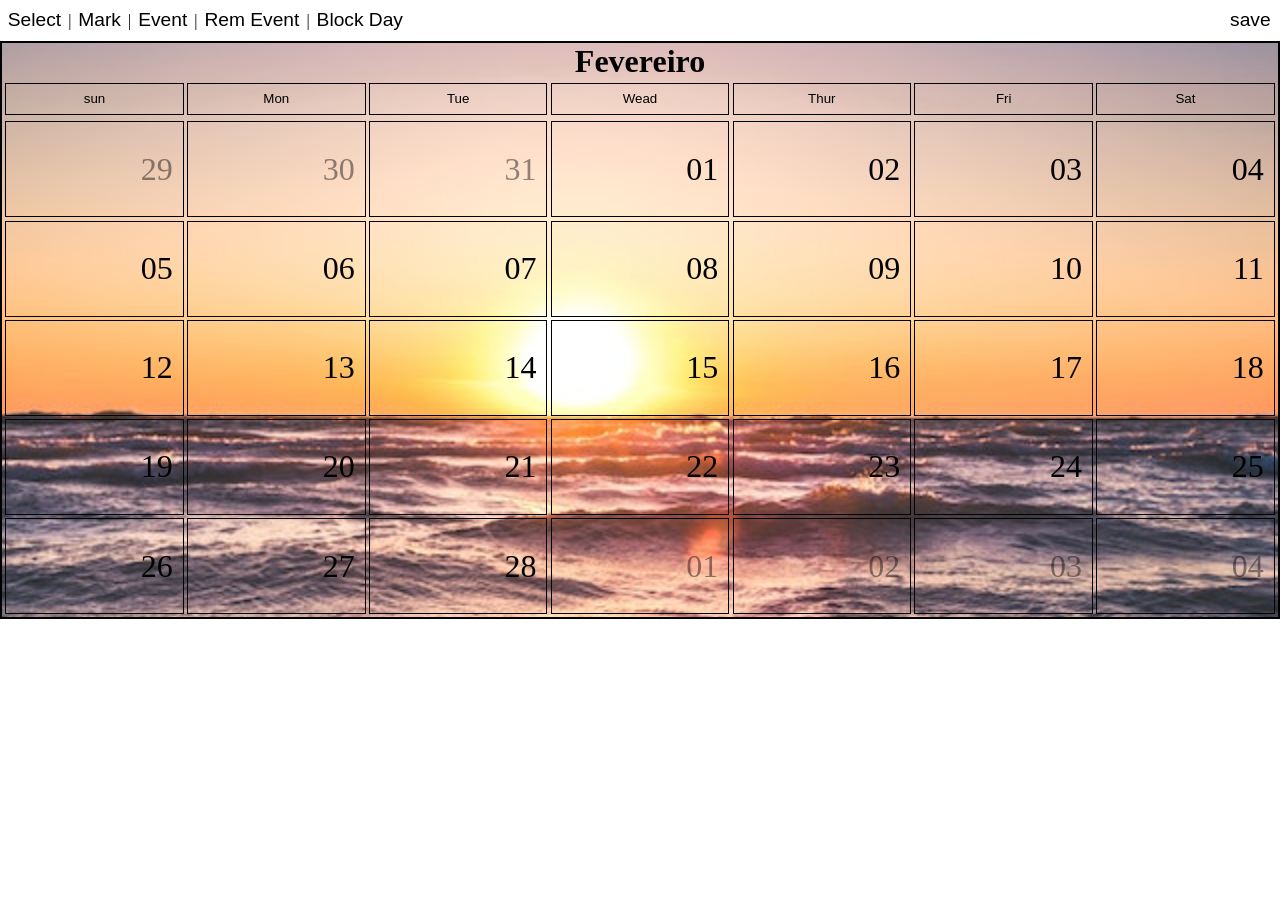
==== index.html @ e94dfed4 "update" ====
<!DOCTYPE html>
<html lang="pt-br">
<head>
    <meta charset="UTF-8">
    <meta http-equiv="X-UA-Compatible" content="IE=edge">
    <meta name="viewport" content="width=device-width, initial-scale=1.0">
    <link rel="stylesheet" href="stable.css">
    <script src="plans.js" defer></script>
    <script src="save.js" defer></script>
    <title>Fevereiro</title>
</head>
<body>
    <div class="container">
        <div class="tools">
            <div>
                <button type="button" id="select" class="toolButton">Select</button>
                <span>|</span>
                <button type="button" id="mark" class="toolButton">Mark</button>
                <span>|</span>
                <button type="button" id="eventMark" class="toolButton">Event</button>
                <span>|</span>
                <button type="button" id="removeEvent" class="toolButton">Rem Event</button>
                <span>|</span>
                <button type="button" id="blockDay" class="toolButton">Block Day</button>
            </div>
            <div>
                <button type="save" id="saveGender" class="saveButton">save</button>
            </div>
        </div>
        <div class="calendar">
            <h1 class="month">Fevereiro</h1>
            <div class="weekDaysContent">
                <button class="weekDay">sun</button>
                <button class="weekDay">Mon</button>
                <button class="weekDay">Tue</button>
                <button class="weekDay">Wead</button>
                <button class="weekDay">Thur</button>
                <button class="weekDay">Fri</button>
                <button class="weekDay">Sat</button>
            </div>
            <div class="calendarContainer">
                <a href="#" class="blocked day">29</a>
                <a href="#" class="blocked day">30</a>
                <a href="#" class="blocked day">31</a>
                <a href="#" class="day february" data-tool="nothing" data-value="01">01</a>
                <a href="#" class="day february" data-tool="nothing" data-value="02">02</a>
                <a href="#" class="day february" data-tool="nothing" data-value="03">03</a>
                <a href="#" class="day february" data-tool="nothing" data-value="04">04</a>
                <a href="#" class="day february" data-tool="nothing" data-value="05">05</a>
                <a href="#" class="day february" data-tool="nothing" data-value="06">06</a>
                <a href="#" class="day february" data-tool="nothing" data-value="07">07</a>
                <a href="#" class="day february" data-tool="nothing" data-value="08">08</a>
                <a href="#" class="day february" data-tool="nothing" data-value="09">09</a>
                <a href="#" class="day february" data-tool="nothing" data-value="10">10</a>
                <a href="#" class="day february" data-tool="nothing" data-value="11">11</a>
                <a href="#" class="day february" data-tool="nothing" data-value="12">12</a>
                <a href="#" class="day february" data-tool="nothing" data-value="13">13</a>
                <a href="#" class="day february" data-tool="nothing" data-value="14">14</a>
                <a href="#" class="day february" data-tool="nothing" data-value="15">15</a>
                <a href="#" class="day february" data-tool="nothing" data-value="16">16</a>
                <a href="#" class="day february" data-tool="nothing" data-value="17">17</a>
                <a href="#" class="day february" data-tool="nothing" data-value="18">18</a>
                <a href="#" class="day february" data-tool="nothing" data-value="19">19</a>
                <a href="#" class="day february" data-tool="nothing" data-value="20">20</a>
                <a href="#" class="day february" data-tool="nothing" data-value="21">21</a>
                <a href="#" class="day february" data-tool="nothing" data-value="22">22</a>
                <a href="#" class="day february" data-tool="nothing" data-value="23">23</a>
                <a href="#" class="day february" data-tool="nothing" data-value="24">24</a>
                <a href="#" class="day february" data-tool="nothing" data-value="25">25</a>
                <a href="#" class="day february" data-tool="nothing" data-value="26">26</a>
                <a href="#" class="day february" data-tool="nothing" data-value="27">27</a>
                <a href="#" class="day february" data-tool="nothing" data-value="28">28</a>
                <a href="#" class="blocked day">01</a>
                <a href="#" class="blocked day">02</a>
                <a href="#" class="blocked day">03</a>
                <a href="#" class="blocked day">04</a>
            </div>
        </div>
    </div>
</body>
</html>
---- stable.css ----
*{
    padding: 0;
    margin: 0;
    box-sizing: border-box;
}

.container{
    height: 100vh;
    
}

.tools{
    background-color: white;
    padding: .3rem;
    display: flex;
    justify-content: space-between;
    align-items: center;
    gap: 1rem;
    
}

.toolButton{
    background-color: transparent;
    border: 3px solid transparent;
    border-radius: .3rem;
    font-size: 1.2rem;
    transition: .5s;
}

.toolButton:hover{
    border-bottom: 3px solid black;
}

.saveButton{
    background-color: transparent;
    padding: .1rem;
    border: 3px solid transparent;
    border-radius: .3rem;
    font-size: 1.2rem;
    transition: .5s;
}

.saveButton:hover{
    background-color: black;
    color: white;
    border: 3px solid gray;
}

.calendar{
    border: 2px solid black;
    background: black url(imagens/pexels-travis-rupert-1032650.jpg) no-repeat center center/cover fixed;
    text-align: center;
}
.weekDaysContent{
    width: 100%;
    padding: .2rem;
    display: grid;
    grid-template-columns: repeat(7, 1fr);
    grid-auto-rows: 2rem;
    gap: .2rem;
}

.weekDay{
    background-color: transparent;
    border: 1px solid black;
}

.calendarContainer{
    width: 100%;
    height: 100%;
    padding: .2rem;
    display: grid;
    grid-template-columns: repeat(7, 1fr);
    grid-auto-rows: 6rem;
    gap: .2rem;
}
.day{
    background-color: transparent;
    color: black;
    font-size: 2rem;
    text-decoration: none;
    padding: 10px;
    border: 1px solid black;
    display: flex;
    justify-content: end;
    align-items: center;

}

.blocked{
    color: rgba(0, 0, 0, 0.438)
}

.choosenTool{
    background-color: black;
    color: white;
}

.selectDay{
    background-color: blue !important;
}

.markDay{
    background-color: red;
}
.betweenMarkDays{
    background-color: purple;
}
.eventDay{
    flex-direction: column;
    justify-content: space-between;
    align-items: end;
}
#eventInput{
    width: 100%;
}
.eventText{
    background-color: rgba(0, 0, 0, 0.425);
    color: white;
    font-size: 1rem;
}
abbr{
    text-decoration: none;
}

@media (max-width: 770px) {
    .toolButton{
        font-size: 1rem;
    }
    .calendar{
        background: white;
    }
    .day{
        font-size: 1.5rem;
    }
}
@media (max-width: 650px) {
    *{
        font-size: 15px;
    }
    .month{
        font-size: 1.5rem;
    }
    .weekDaysContent{
        padding: 0;
        gap: 0;
    }
    .weekDay{
        padding: .1rem;
    }
    .calendarContainer{
        padding: 0;
        gap: 0;
    }
}
@media (max-width: 425px) {
    *{
        font-size: 13px;
    }
    .tools{
        justify-content: space-between;
        gap: 0;
    }
    .toolButton{
        border: 1px solid transparent;
    }
    .saveButton{
        border: 1px solid transparent;
    }
    .month{
        padding: 20px 0;
    }
    .calendarContainer{
        grid-auto-rows: 7rem;
    }
    .day{
        padding: 5px;
        font-size: 1rem;
    }
    .eventDay{
        background-color: #137f63;
    }
}
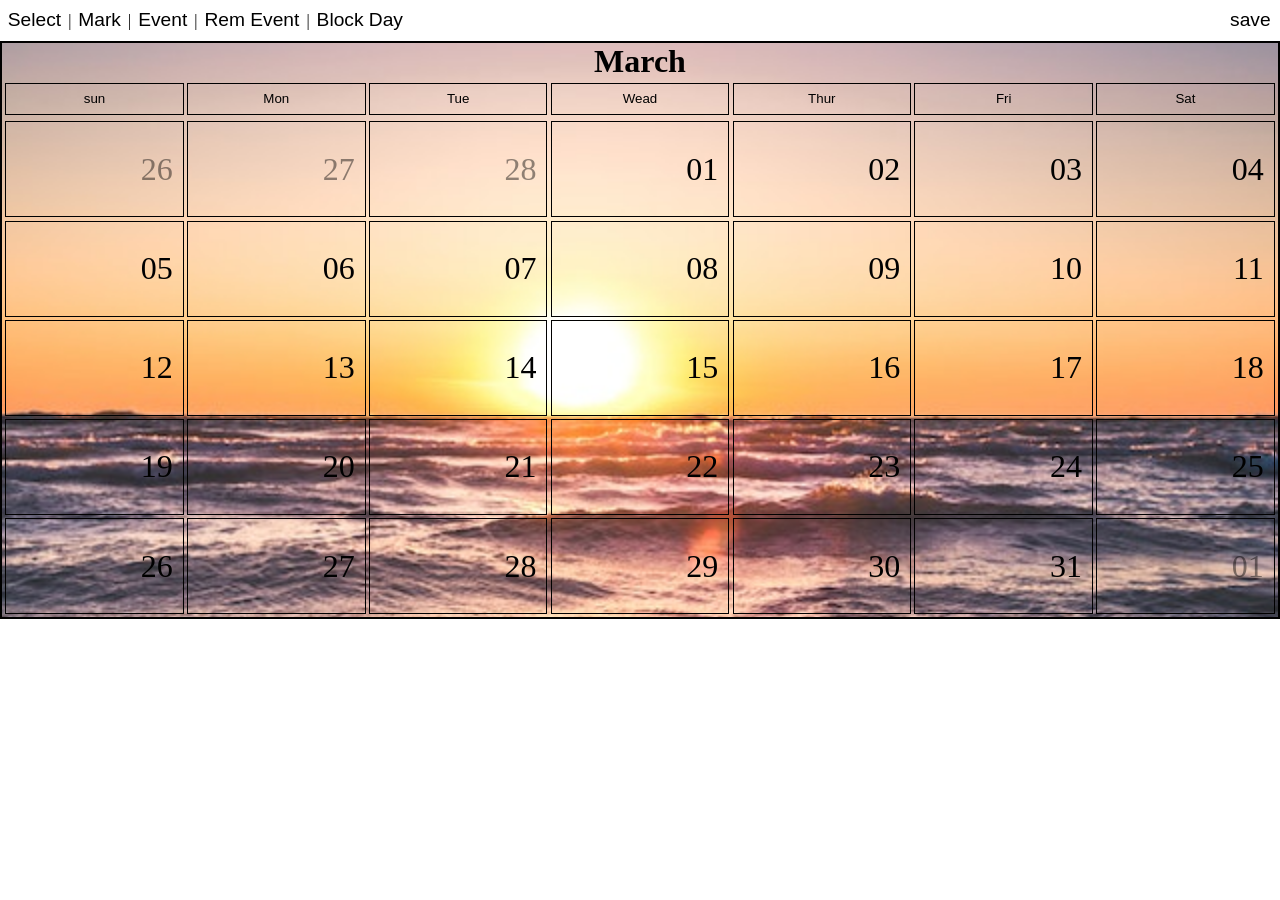
==== commit bc1f2b50: "new month" ====
--- a/index.html
+++ b/index.html
@@ -7,7 +7,7 @@
     <link rel="stylesheet" href="stable.css">
     <script src="plans.js" defer></script>
     <script src="save.js" defer></script>
-    <title>Fevereiro</title>
+    <title>March</title>
 </head>
 <body>
     <div class="container">
@@ -28,7 +28,7 @@
             </div>
         </div>
         <div class="calendar">
-            <h1 class="month">Fevereiro</h1>
+            <h1 class="month">March</h1>
             <div class="weekDaysContent">
                 <button class="weekDay">sun</button>
                 <button class="weekDay">Mon</button>
@@ -39,41 +39,41 @@
                 <button class="weekDay">Sat</button>
             </div>
             <div class="calendarContainer">
-                <a href="#" class="blocked day">29</a>
-                <a href="#" class="blocked day">30</a>
-                <a href="#" class="blocked day">31</a>
-                <a href="#" class="day february" data-tool="nothing" data-value="01">01</a>
-                <a href="#" class="day february" data-tool="nothing" data-value="02">02</a>
-                <a href="#" class="day february" data-tool="nothing" data-value="03">03</a>
-                <a href="#" class="day february" data-tool="nothing" data-value="04">04</a>
-                <a href="#" class="day february" data-tool="nothing" data-value="05">05</a>
-                <a href="#" class="day february" data-tool="nothing" data-value="06">06</a>
-                <a href="#" class="day february" data-tool="nothing" data-value="07">07</a>
-                <a href="#" class="day february" data-tool="nothing" data-value="08">08</a>
-                <a href="#" class="day february" data-tool="nothing" data-value="09">09</a>
-                <a href="#" class="day february" data-tool="nothing" data-value="10">10</a>
-                <a href="#" class="day february" data-tool="nothing" data-value="11">11</a>
-                <a href="#" class="day february" data-tool="nothing" data-value="12">12</a>
-                <a href="#" class="day february" data-tool="nothing" data-value="13">13</a>
-                <a href="#" class="day february" data-tool="nothing" data-value="14">14</a>
-                <a href="#" class="day february" data-tool="nothing" data-value="15">15</a>
-                <a href="#" class="day february" data-tool="nothing" data-value="16">16</a>
-                <a href="#" class="day february" data-tool="nothing" data-value="17">17</a>
-                <a href="#" class="day february" data-tool="nothing" data-value="18">18</a>
-                <a href="#" class="day february" data-tool="nothing" data-value="19">19</a>
-                <a href="#" class="day february" data-tool="nothing" data-value="20">20</a>
-                <a href="#" class="day february" data-tool="nothing" data-value="21">21</a>
-                <a href="#" class="day february" data-tool="nothing" data-value="22">22</a>
-                <a href="#" class="day february" data-tool="nothing" data-value="23">23</a>
-                <a href="#" class="day february" data-tool="nothing" data-value="24">24</a>
-                <a href="#" class="day february" data-tool="nothing" data-value="25">25</a>
-                <a href="#" class="day february" data-tool="nothing" data-value="26">26</a>
-                <a href="#" class="day february" data-tool="nothing" data-value="27">27</a>
-                <a href="#" class="day february" data-tool="nothing" data-value="28">28</a>
+                <a href="#" class="blocked day">26</a>
+                <a href="#" class="blocked day">27</a>
+                <a href="#" class="blocked day">28</a>
+                <a href="#" class="day march" data-tool="nothing" data-value="01">01</a>
+                <a href="#" class="day march" data-tool="nothing" data-value="02">02</a>
+                <a href="#" class="day march" data-tool="nothing" data-value="03">03</a>
+                <a href="#" class="day march" data-tool="nothing" data-value="04">04</a>
+                <a href="#" class="day march" data-tool="nothing" data-value="05">05</a>
+                <a href="#" class="day march" data-tool="nothing" data-value="06">06</a>
+                <a href="#" class="day march" data-tool="nothing" data-value="07">07</a>
+                <a href="#" class="day march" data-tool="nothing" data-value="08">08</a>
+                <a href="#" class="day march" data-tool="nothing" data-value="09">09</a>
+                <a href="#" class="day march" data-tool="nothing" data-value="10">10</a>
+                <a href="#" class="day march" data-tool="nothing" data-value="11">11</a>
+                <a href="#" class="day march" data-tool="nothing" data-value="12">12</a>
+                <a href="#" class="day march" data-tool="nothing" data-value="13">13</a>
+                <a href="#" class="day march" data-tool="nothing" data-value="14">14</a>
+                <a href="#" class="day march" data-tool="nothing" data-value="15">15</a>
+                <a href="#" class="day march" data-tool="nothing" data-value="16">16</a>
+                <a href="#" class="day march" data-tool="nothing" data-value="17">17</a>
+                <a href="#" class="day march" data-tool="nothing" data-value="18">18</a>
+                <a href="#" class="day march" data-tool="nothing" data-value="19">19</a>
+                <a href="#" class="day march" data-tool="nothing" data-value="20">20</a>
+                <a href="#" class="day march" data-tool="nothing" data-value="21">21</a>
+                <a href="#" class="day march" data-tool="nothing" data-value="22">22</a>
+                <a href="#" class="day march" data-tool="nothing" data-value="23">23</a>
+                <a href="#" class="day march" data-tool="nothing" data-value="24">24</a>
+                <a href="#" class="day march" data-tool="nothing" data-value="25">25</a>
+                <a href="#" class="day march" data-tool="nothing" data-value="26">26</a>
+                <a href="#" class="day march" data-tool="nothing" data-value="27">27</a>
+                <a href="#" class="day march" data-tool="nothing" data-value="28">28</a>
+                <a href="#" class="day march" data-tool="nothing" data-value="29">29</a>
+                <a href="#" class="day march" data-tool="nothing" data-value="30">30</a>
+                <a href="#" class="day march" data-tool="nothing" data-value="31">31</a>
                 <a href="#" class="blocked day">01</a>
-                <a href="#" class="blocked day">02</a>
-                <a href="#" class="blocked day">03</a>
-                <a href="#" class="blocked day">04</a>
             </div>
         </div>
     </div>
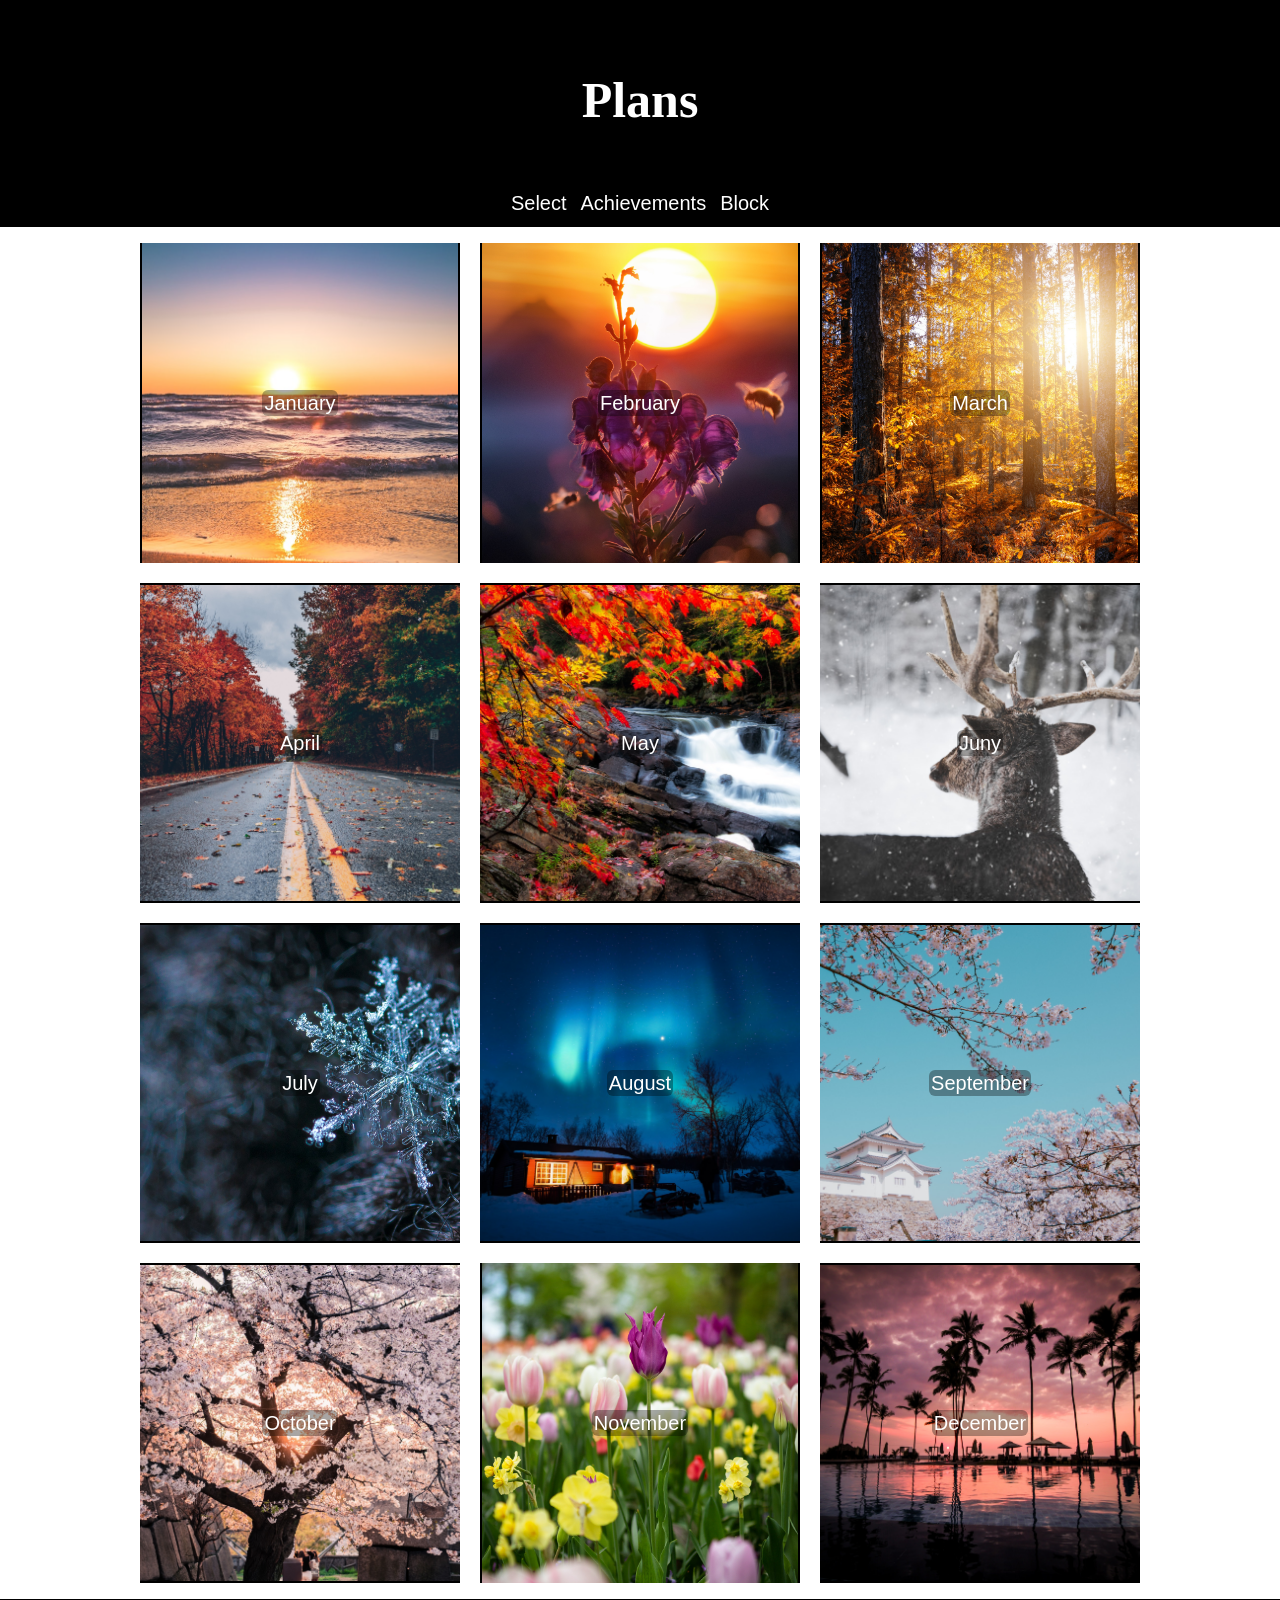
==== commit 5a32f0c0: "final version" ====
--- a/index.html
+++ b/index.html
@@ -4,78 +4,36 @@
     <meta charset="UTF-8">
     <meta http-equiv="X-UA-Compatible" content="IE=edge">
     <meta name="viewport" content="width=device-width, initial-scale=1.0">
-    <link rel="stylesheet" href="stable.css">
-    <script src="plans.js" defer></script>
-    <script src="save.js" defer></script>
-    <title>March</title>
+    <link rel="stylesheet" href="splan.css">
+    <link rel="stylesheet" href="smonths.css">
+    <script src="strategy.js" defer></script>
+    <title>Plans.23</title>
 </head>
 <body>
-    <div class="container">
-        <div class="tools">
-            <div>
-                <button type="button" id="select" class="toolButton">Select</button>
-                <span>|</span>
-                <button type="button" id="mark" class="toolButton">Mark</button>
-                <span>|</span>
-                <button type="button" id="eventMark" class="toolButton">Event</button>
-                <span>|</span>
-                <button type="button" id="removeEvent" class="toolButton">Rem Event</button>
-                <span>|</span>
-                <button type="button" id="blockDay" class="toolButton">Block Day</button>
-            </div>
-            <div>
-                <button type="save" id="saveGender" class="saveButton">save</button>
-            </div>
-        </div>
-        <div class="calendar">
-            <h1 class="month">March</h1>
-            <div class="weekDaysContent">
-                <button class="weekDay">sun</button>
-                <button class="weekDay">Mon</button>
-                <button class="weekDay">Tue</button>
-                <button class="weekDay">Wead</button>
-                <button class="weekDay">Thur</button>
-                <button class="weekDay">Fri</button>
-                <button class="weekDay">Sat</button>
-            </div>
-            <div class="calendarContainer">
-                <a href="#" class="blocked day">26</a>
-                <a href="#" class="blocked day">27</a>
-                <a href="#" class="blocked day">28</a>
-                <a href="#" class="day march" data-tool="nothing" data-value="01">01</a>
-                <a href="#" class="day march" data-tool="nothing" data-value="02">02</a>
-                <a href="#" class="day march" data-tool="nothing" data-value="03">03</a>
-                <a href="#" class="day march" data-tool="nothing" data-value="04">04</a>
-                <a href="#" class="day march" data-tool="nothing" data-value="05">05</a>
-                <a href="#" class="day march" data-tool="nothing" data-value="06">06</a>
-                <a href="#" class="day march" data-tool="nothing" data-value="07">07</a>
-                <a href="#" class="day march" data-tool="nothing" data-value="08">08</a>
-                <a href="#" class="day march" data-tool="nothing" data-value="09">09</a>
-                <a href="#" class="day march" data-tool="nothing" data-value="10">10</a>
-                <a href="#" class="day march" data-tool="nothing" data-value="11">11</a>
-                <a href="#" class="day march" data-tool="nothing" data-value="12">12</a>
-                <a href="#" class="day march" data-tool="nothing" data-value="13">13</a>
-                <a href="#" class="day march" data-tool="nothing" data-value="14">14</a>
-                <a href="#" class="day march" data-tool="nothing" data-value="15">15</a>
-                <a href="#" class="day march" data-tool="nothing" data-value="16">16</a>
-                <a href="#" class="day march" data-tool="nothing" data-value="17">17</a>
-                <a href="#" class="day march" data-tool="nothing" data-value="18">18</a>
-                <a href="#" class="day march" data-tool="nothing" data-value="19">19</a>
-                <a href="#" class="day march" data-tool="nothing" data-value="20">20</a>
-                <a href="#" class="day march" data-tool="nothing" data-value="21">21</a>
-                <a href="#" class="day march" data-tool="nothing" data-value="22">22</a>
-                <a href="#" class="day march" data-tool="nothing" data-value="23">23</a>
-                <a href="#" class="day march" data-tool="nothing" data-value="24">24</a>
-                <a href="#" class="day march" data-tool="nothing" data-value="25">25</a>
-                <a href="#" class="day march" data-tool="nothing" data-value="26">26</a>
-                <a href="#" class="day march" data-tool="nothing" data-value="27">27</a>
-                <a href="#" class="day march" data-tool="nothing" data-value="28">28</a>
-                <a href="#" class="day march" data-tool="nothing" data-value="29">29</a>
-                <a href="#" class="day march" data-tool="nothing" data-value="30">30</a>
-                <a href="#" class="day march" data-tool="nothing" data-value="31">31</a>
-                <a href="#" class="blocked day">01</a>
-            </div>
-        </div>
-    </div>
+    <header>
+        <h1 class="title">Plans</h1>
+        <nav class="headerToolContent">
+            <button id="selTool" class="headerTool">Select</button>
+            <button id="achiTool" class="headerTool">Achievements</button>
+            <button id="blockTool" class="headerTool">Block</button>
+        </nav>
+    </header>
+    <main>
+        <button class="monthCard" data-tool="nothing" id="january"><span class="textMonCard">January</span></button>
+        <button class="monthCard" data-tool="nothing" id="february"><span class="textMonCard">February</span></button>
+        <button class="monthCard" data-tool="nothing" id="march"><span class="textMonCard">March</span></button>
+        <button class="monthCard" data-tool="nothing" id="april"><span class="textMonCard">April</span></button>
+        <button class="monthCard" data-tool="nothing" id="may"><span class="textMonCard">May</span></button>
+        <button class="monthCard" data-tool="nothing" id="juny"><span class="textMonCard">Juny</span></button>
+        <button class="monthCard" data-tool="nothing" id="july"><span class="textMonCard">July</span></button>
+        <button class="monthCard" data-tool="nothing" id="august"><span class="textMonCard">August</span></button>
+        <button class="monthCard" data-tool="nothing" id="september"><span class="textMonCard">September</span></button>
+        <button class="monthCard" data-tool="nothing" id="october"><span class="textMonCard">October</span></button>
+        <button class="monthCard" data-tool="nothing" id="november"><span class="textMonCard">November</span></button>
+        <button class="monthCard" data-tool="nothing" id="december"><span class="textMonCard">December</span></button>
+    </main>
+    <footer>
+        <p>Made for &#169;Prinz</p>
+    </footer>
 </body>
 </html>
--- a/splan.css
+++ b/splan.css
@@ -0,0 +1,116 @@
+*{
+    padding: 0;
+    margin: 0;
+    box-sizing: border-box;
+    font-size: 20px;
+}
+
+body{
+    min-height: 100vh;
+    display: flex;
+    flex-direction: column;
+    gap: .8rem;
+}
+
+header{
+    width: 100%;
+    background-color: black;
+    color: white;
+    padding: .5rem;
+}
+
+.title{
+   height: 20vh;
+   font-size: 2.5rem;
+   display: flex;
+   justify-content: center;
+   align-items: center;
+}
+
+
+.headerToolContent{
+    width: 100%;
+    display: flex;
+    justify-content: center;
+    gap: .5rem .5rem;
+}
+
+.headerTool{
+    background-color: transparent;
+    color: white;
+    border: 2px solid transparent;
+    transition: .5s;
+}
+
+.headerTool:hover{
+    border-bottom: 2px solid white;
+    border-radius: .5rem;
+}
+
+main{
+    flex: 1 0 auto;
+    display: grid;
+    grid-template-columns: repeat(3, 16rem);
+    grid-template-rows: repeat(4, 16rem);
+    justify-content: center;
+    gap: 1rem;
+}
+
+.monthCard{
+    background: white;
+    border: 2px solid transparent;
+    transition: .5s;
+}
+
+.monthCard:hover{
+    border: 2px solid black;
+    border-radius: .8rem;
+}
+
+.textMonCard{
+    background-color: rgba(0, 0, 0, 0.329);
+    color: white;
+    padding: .1rem;
+    border-radius: .3rem;
+}
+
+footer{
+    background-color: black;
+    color: white;
+    text-align: center;
+}
+
+.actTool{
+    background-color: white;
+    color: black;
+}
+
+.block{
+    filter: saturate(30%);
+    color: rgba(255, 255, 255, 0.411);
+}
+
+@media (max-width: 1000px) {
+    *{
+        font-size: 15px;
+    }
+}
+@media (max-width: 750px) {
+    main{
+        grid-template-columns: repeat(2, 16rem);
+        grid-template-rows: repeat(6, 16rem);
+    }
+}
+@media (max-width: 500px) {
+    main{
+        width: 100%;
+        height: auto;
+        padding: .1rem;
+        display: flex;
+        flex-direction: column;
+        gap: .5rem;
+    }
+    .monthCard{
+        height: 16rem;
+    }
+}
--- a/smonths.css
+++ b/smonths.css
@@ -0,0 +1,47 @@
+#january{
+    background: black url('imagens/january.jpg') no-repeat center center/cover scroll;
+}
+
+#february{
+    background: black url('imagens/february.jpg') no-repeat center center/cover scroll;
+}
+
+#march{
+    background: black url('imagens/march.jpg') no-repeat center center/cover scroll;
+}
+
+#april{
+    background: black url('imagens/april.jpg') no-repeat center center/cover scroll;
+}
+
+#may{
+    background: black url('imagens/may.jpg') no-repeat center center/cover scroll;
+}
+
+#juny{
+    background: black url('imagens/juny.jpg') no-repeat center center/cover scroll;
+}
+
+#july{
+    background: black url('imagens/july.jpg') no-repeat center center/cover scroll;
+}
+
+#august{
+    background: black url('imagens/august.jpg') no-repeat center center/cover scroll;
+}
+
+#september{
+    background: black url('imagens/september.jpg') no-repeat center center/cover scroll;
+}
+
+#october{
+    background: black url('imagens/october.jpg') no-repeat center center/cover scroll;
+}
+
+#november{
+    background: black url('imagens/november.jpg') no-repeat center center/cover scroll;
+}
+
+#december{
+    background: black url('imagens/december.jpg') no-repeat center center/cover scroll;
+}
